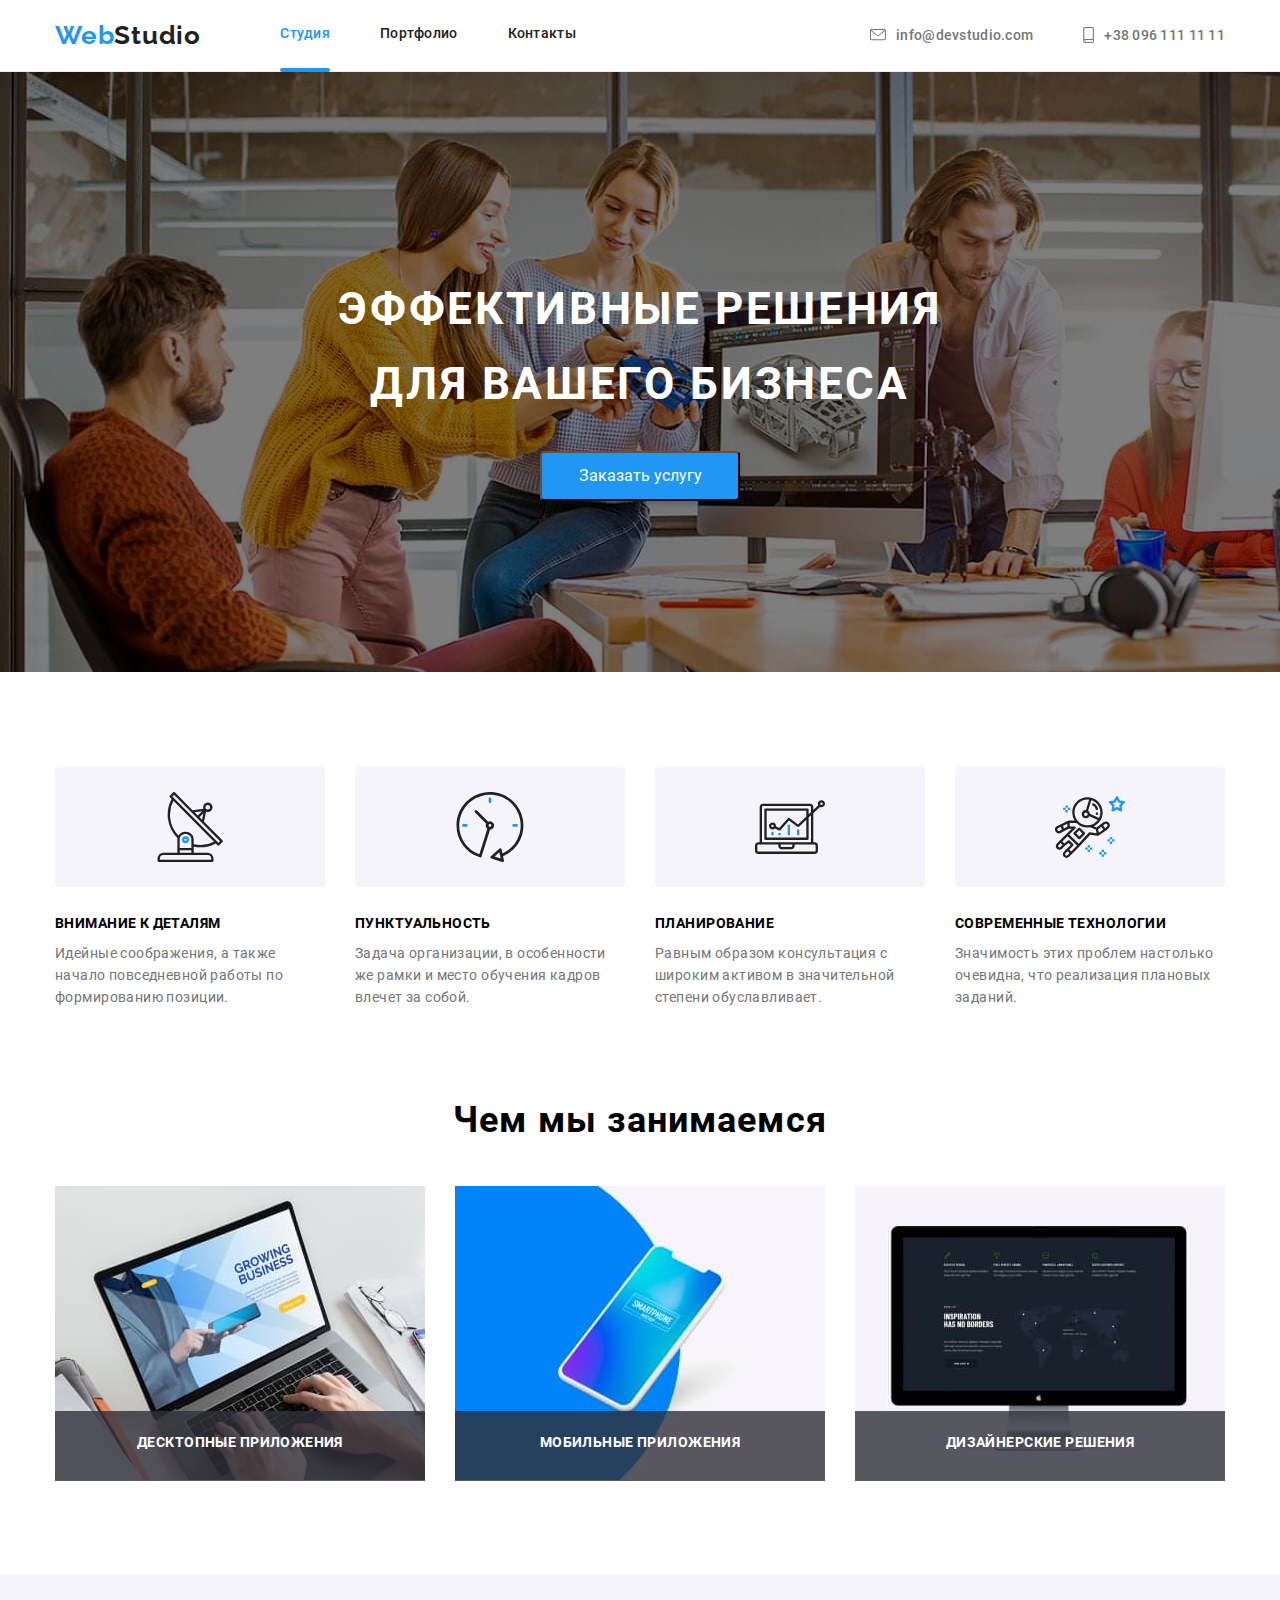
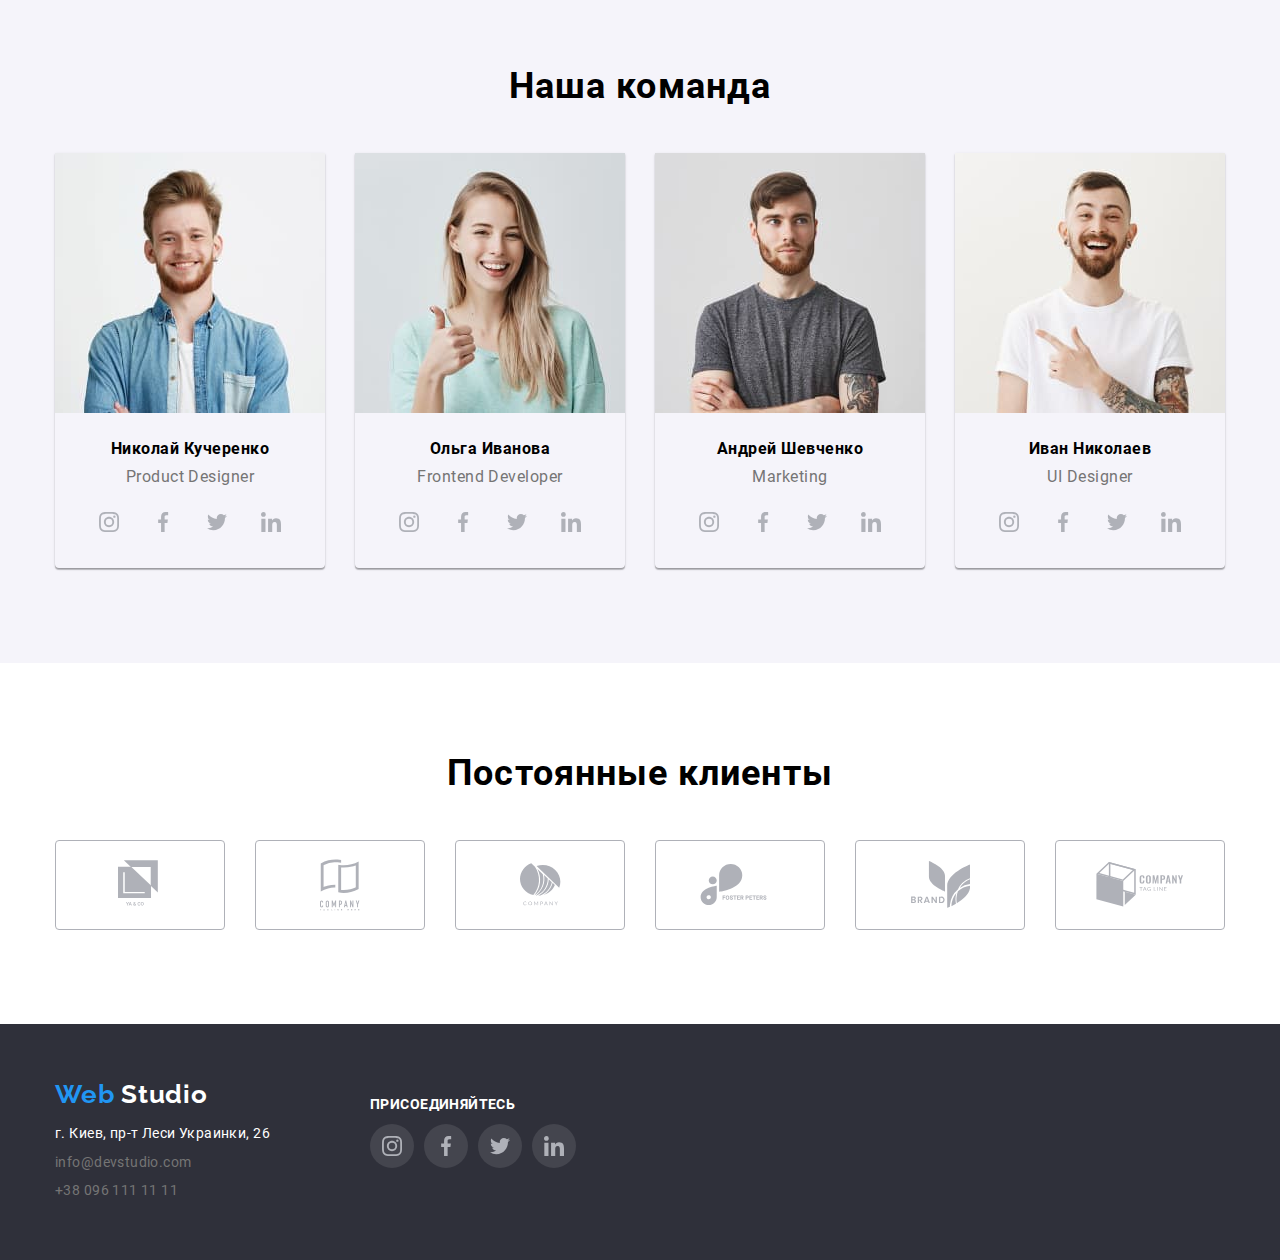
==== index.html @ 409b4e28 "clone" ====
<!DOCTYPE html>
<html lang="ru">
  <head>
    <meta charset="UTF-8" />
    <meta name="viewport" content="width=device-width, initial-scale=1.0" />
  <link rel="stylesheet" href="./fonts/">
   <link rel="stylesheet" href="./css/main.min.css">
    <title>WebStudio</title>
  </head>
  <body>
    <!-- ======================backdrop and modal=================================-->
      <div class="backdrop is-hidden" data-modal>
        <div class="modal">
          <form action="none">
            <p class="form-text">Оставьте свои данные, мы вам перезвоним</p>
            <div class="input-box">
              <label class="input-box__label">
                <input class="input-box__input" type="text" placeholder=" " />
                <span class="input-box__label--text">Имя</span>
      
                <svg class="input-box__label--icon" width="18" height="18">
                  <use href="./symbol-defs.svg#person">
      
                  </use>
                </svg>
      
      
              </label>
            </div>
            <div class="input-box">
              <label class="input-box__label">
                <input class="input-box__input" type="text" />
                <span class="input-box__label--text">Телефон</span>
                <svg class="input-box__label--icon" width="18" height="18">
                  <use href="./symbol-defs.svg#phone">
      
                  </use>
                </svg>
              </label>
            </div>
            <div class="input-box">
              <label class="input-box__label">
      
                <input class="input-box__input" type="text" />
                <span class="input-box__label--text">Почта</span>
                <svg class="input-box__label--icon" width="18" height="18">
                  <use href="./symbol-defs.svg#email">
      
                  </use>
                </svg>
              </label>
            </div>
      
            <div class="comment-box">
      
      
              <textarea class="comment" name="comment" id="comment" rows="8" placeholder="Комментарий"></textarea>
            </div>
            <div class="checkbox">
      
      
              <label class="checkbox__label">
                <input class="checkbox__input" type="checkbox" />
                <span class="checkbox__icon"></span>Соглашаюсь с рассылкой и принимаю
                <a class="checkbox__link" href="./README.md">Условия договора</a>
              </label>
            </div>
      
            <button class="button-close" type="button" data-modal-close></button>
      
            <button class="input-button" type="submit">Отправить
            </button>
      
          </form>
        </div>
      </div>
    <!--=========================Header navigation======================-->
    <header class="header">
      <div class="container header-container">
        <a class="logo" href="./index.html">
          Web<span class="logo-decore">Studio</span>
        </a>
        <nav class="nav">
          <ul class="nav__list">
            <li class="nav__items"><a class="link link--activ" href="./index.html">Студия</a></li>
            <li class="nav__items"><a class="link" href="./portfolio.html">Портфолио</a></li>
            <li class="nav__items"><a class="link" href="#footer">Контакты</a></li>
          </ul>
        </nav>
        <ul class="nav__list">
          <li class="nav__items"><a class="link link__cont" href="mailto:info@devstudio.com">
            <svg class="link__cont--symbol" width="16" height="12">
              <use href="./symbol-defs.svg#icon-envelope">
              </use>
            </svg>
            info@devstudio.com</a></li>
          <li class="nav__items"><a class="link link__cont" href="tel:+380961111111">
            <svg class="link__cont--symbol"  width="11" height="16">
              <use href="./symbol-defs.svg#icon-smartphone">
              </use>
            </svg>
            +38 096 111 11 11</a></li>
        </ul>
      </div>
    </header>
    <main>
    <!--========================section hero================================-->
   
    <section class="hero">
      <div class="container hero-container">
        <h1 class="hero-container__title">Эффективные решения <span class="hero-container__title--decor">для вашего бизнеса</span>
        </h1>
        <!-- <img src="./images/squoosh/Bg.jpg" alt="backgroung-image" /> -->
        <button class="button" type="button" data-modal-open>Заказать услугу</button>
      </div>
    </section>
    <!--========================section business==========================-->

    <section>
      <div class="container business">
      <ul class="business__list">
        <li class="business__item">
            <div class="business__box">
              <svg class="business__symbol">
                <use href="./symbol-defs.svg#icon-Group"></use>
              </svg>
            </div>
          <h2 class="business__title">Внимание к деталям</h2>
          <p class="business__text">
            Идейные соображения, а также начало повседневной работы по
            формированию позиции.
          </p>
        </li>
        <li class="business__item">
          <div class="business__box">
            <svg class="business__symbol">
              <use href="./symbol-defs.svg#icon-clock"></use>
            </svg>
          </div>
          <h2 class="business__title">Пунктуальность</h2>
          <p class="business__text">
            Задача организации, в особенности же рамки и место обучения кадров
            влечет за собой.
          </p>
        </li>
        <li class="business__item">
          <div class="business__box">
            <svg class="business__symbol">
              <use href="./symbol-defs.svg#icon-diagram"></use>
            </svg>
          </div>
          <h2 class="business__title">Планирование</h2>
          <p class="business__text">
            Равным образом консультация с широким активом в значительной степени
            обуславливает.
          </p>
        </li>
        <li class="business__item">
          <div class="business__box">
            <svg class="business__symbol">
              <use href="./symbol-defs.svg#icon-astronaut"></use>
            </svg>
          </div>
          <h2 class="business__title">Современные технологии</h2>
          <p class="business__text">
            Значимость этих проблем настолько очевидна, что реализация плановых
            заданий.
          </p>
        </li>
      </ul>
      <h3 class="other-title">Чем мы занимаемся</h3>
      <ul class="business__list">
        <li class="business__image-box">
          <img src="./images/squoosh/business.jpg" alt="noot1" width="370" />
          <p class="business__image-box--text">Десктопные приложения</p>
        </li>
        <li class="business__image-box">
          <img src="./images/squoosh/mobile_app.jpg" alt="noot" width="370" />
        <p class="business__image-box--text">Мобильные приложения</p>
      </li>
        <li class="business__image-box">
          <img src="./images/squoosh/borders.jpg" alt="noot2" width="370" />
          <p class="business__image-box--text">Дизайнерские решения</p>
        </li>
      </ul>
      </div>
    </section>
    <!--========================section team==============================-->

    <section class="team">
      <div class="container team-container">
      <h2 class="other-title">Наша команда</h2>
      <ul class="team-container__list">
        <li class="team-container__item">
          <img class="team-container__image" src="./images/squoosh/nikolay.jpg" alt="Nikolay" width="270" />
          <h3 class="team-container__title">Николай Кучеренко</h3>
          <p class="team-container__text">Product Designer</p>
          <ul class="symbol-list">
            <li class="symbol-list__item"><a class="symbol-list__link" href="https://www.instagram.com/" target="_blank"
                rel="noopener noreferer" >
              <svg class="symbol-list__image">
                <use href="./symbol-defs.svg#icon-instagram"></use>
              </svg></a> </li>
            <li class="symbol-list__item"><a class="symbol-list__link" href="https://www.facebook.com/" target="_blank" rel="noopener noreferer">
              <svg class="symbol-list__image">
                <use href="./symbol-defs.svg#icon-facebook"></use>
              </svg></a></li>
            <li class="symbol-list__item"><a class="symbol-list__link" href="https://www.twitter.com/" target="_blank" rel="noopener noreferer">
              <svg class="symbol-list__image">
                <use href="./symbol-defs.svg#icon-twitter"></use>
              </svg></a></li>
            <li class="symbol-list__item"><a class="symbol-list__link" href="https://www.linkedin.com/" target="_blank" rel="noopener noreferer">
              <svg class="symbol-list__image">
                <use href="./symbol-defs.svg#icon-linkedin"></use>
              </svg></a></li>
          </ul>
        </li>
        <li class="team-container__item">
          <img class="team-container__image" src="./images/squoosh/olga.jpg" alt="Olga" width="270" />
          <h3 class="team-container__title">Ольга Иванова</h3>
          <p class="team-container__text">Frontend Developer</p>
              <ul class="symbol-list">
                <li class="symbol-list__item"><a class="symbol-list__link" href="https://www.instagram.com/" target="_blank"
                    rel="noopener noreferer">
                    <svg class="symbol-list__image">
                      <use href="./symbol-defs.svg#icon-instagram"></use>
                    </svg></a> </li>
                <li class="symbol-list__item"><a class="symbol-list__link" href="https://www.facebook.com/" target="_blank"
                    rel="noopener noreferer">
                    <svg class="symbol-list__image">
                      <use href="./symbol-defs.svg#icon-facebook"></use>
                    </svg></a></li>
                <li class="symbol-list__item"><a class="symbol-list__link" href="https://www.twitter.com/" target="_blank"
                    rel="noopener noreferer">
                    <svg class="symbol-list__image">
                      <use href="./symbol-defs.svg#icon-twitter"></use>
                    </svg></a></li>
                <li class="symbol-list__item"><a class="symbol-list__link" href="https://www.linkedin.com/" target="_blank"
                    rel="noopener noreferer">
                    <svg class="symbol-list__image">
                      <use href="./symbol-defs.svg#icon-linkedin"></use>
                    </svg></a></li>
              </ul>
        </li>
        <li class="team-container__item">
          <img class="team-container__image" src="./images/squoosh/andry.jpg" alt="Andry" width="270" />
          <h3 class="team-container__title">Андрей Шевченко</h3>
          <p class="team-container__text">Marketing</p>
              <ul class="symbol-list">
                <li class="symbol-list__item"><a class="symbol-list__link" href="https://www.instagram.com/" target="_blank"
                    rel="noopener noreferer">
                    <svg class="symbol-list__image">
                      <use href="./symbol-defs.svg#icon-instagram"></use>
                    </svg></a> </li>
                <li class="symbol-list__item"><a class="symbol-list__link" href="https://www.facebook.com/" target="_blank"
                    rel="noopener noreferer">
                    <svg class="symbol-list__image">
                      <use href="./symbol-defs.svg#icon-facebook"></use>
                    </svg></a></li>
                <li class="symbol-list__item"><a class="symbol-list__link" href="https://www.twitter.com/" target="_blank"
                    rel="noopener noreferer">
                    <svg class="symbol-list__image">
                      <use href="./symbol-defs.svg#icon-twitter"></use>
                    </svg></a></li>
                <li class="symbol-list__item"><a class="symbol-list__link" href="https://www.linkedin.com/" target="_blank"
                    rel="noopener noreferer">
                    <svg class="symbol-list__image">
                      <use href="./symbol-defs.svg#icon-linkedin"></use>
                    </svg></a></li>
              </ul>
        </li>
        <li class="team-container__item">
          <img class="team-container__image" src="./images/squoosh/ivan.jpg" alt="Ivan" width="270" />
          <h3 class="team-container__title">Иван Николаев</h3>
          <p class="team-container__text">UI Designer</p>
              <ul class="symbol-list">
                <li class="symbol-list__item"><a class="symbol-list__link" href="https://www.instagram.com/" target="_blank"
                    rel="noopener noreferer">
                    <svg class="symbol-list__image">
                      <use href="./symbol-defs.svg#icon-instagram"></use>
                    </svg></a> </li>
                <li class="symbol-list__item"><a class="symbol-list__link" href="https://www.facebook.com/" target="_blank"
                    rel="noopener noreferer">
                    <svg class="symbol-list__image">
                      <use href="./symbol-defs.svg#icon-facebook"></use>
                    </svg></a></li>
                <li class="symbol-list__item"><a class="symbol-list__link" href="https://www.twitter.com/" target="_blank"
                    rel="noopener noreferer">
                    <svg class="symbol-list__image">
                      <use href="./symbol-defs.svg#icon-twitter"></use>
                    </svg></a></li>
                <li class="symbol-list__item"><a class="symbol-list__link" href="https://www.linkedin.com/" target="_blank"
                    rel="noopener noreferer">
                    <svg class="symbol-list__image">
                      <use href="./symbol-defs.svg#icon-linkedin"></use>
                    </svg></a></li>
              </ul>
        </li>
      </ul>
      </div>
    </section>
    <!-- =============================clients================================ -->
    <section class="clients">
      <div class="container clients-box">
      <h2 class="other-title">Постоянные клиенты</h2>
      
        <ul class="clients-box__list">
          <li class="clients-box__item"><a class="clients-box__link" href=""><svg class="clients-box__symbol" width="44"
                height="49">
                <use href="./symbol-defs.svg#icon-logo-1"></use>
              </svg></a> </li>
          <li class="clients-box__item"><a class="clients-box__link" href=""><svg class="clients-box__symbol" width="40"
                height="52">
                <use href="./symbol-defs.svg#icon-logo-2"></use>
              </svg></a> </li>
              <li class="clients-box__item"><a class="clients-box__link" href=""><svg class="clients-box__symbol" width="41"
                    height="43">
                    <use href="./symbol-defs.svg#icon-logo-3"></use>
                  </svg></a> </li>
                  <li class="clients-box__item"><a class="clients-box__link" href=""><svg class="clients-box__symbol" width="80"
                        height="42">
                        <use href="./symbol-defs.svg#icon-logo-4"></use>
                      </svg></a> </li>
                      <li class="clients-box__item"><a class="clients-box__link" href=""><svg class="clients-box__symbol" width="59"
                            height="47">
                            <use href="./symbol-defs.svg#icon-logo-5"></use>
                          </svg></a> </li>
                          <li class="clients-box__item"><a class="clients-box__link" href=""><svg class="clients-box__symbol" width="88"
                                height="45">
                                <use href="./symbol-defs.svg#icon-logo-6"></use>
                              </svg></a> </li>
        </ul>
      </div>
    </section>
    </main>
    <!--=========================footer=============================== -->
    <footer id="footer" class="footer">
      <div class="container footer-box">
      

        <address class="address">
            <a class="logo " href="./index.html">Web
              <span class="logo-footer">Studio</span>
            </a>
          <ul class="address__list">
            <li class="address__item">
              <a class="address__link address__link--map "
                href="https://goo.gl/maps/5dLGJM3JufGwCpMH7"
                target="_blank"
                rel="noopener noreferer "
                >г. Киев, пр-т Леси Украинки, 26</a
              >
            </li>
            <li class="address__item"><a class="address__link" href="mailto:info@devstudio.com">info@devstudio.com </a></li>
            <li class="address__item"><a class="address__link" href="tel:+380961111111">+38 096 111 11 11</a></li>
          </ul>
        </address>
        <div class="symbol-box">
          <h3 class="symbol-box__title">ПРИСОЕДИНЯЙТЕСЬ</h3>
            <ul class="symbol-list">
              <li class="symbol-list__item symbol-list__item--decor"><a class="symbol-list__link" href="https://www.instagram.com/" target="_blank"
                  rel="noopener noreferer">
                  <svg class="symbol-list__image">
                    <use href="./symbol-defs.svg#icon-instagram"></use>
                  </svg></a> </li>
              <li class="symbol-list__item symbol-list__item--decor"><a class="symbol-list__link" href="https://www.facebook.com/" target="_blank"
                  rel="noopener noreferer">
                  <svg class="symbol-list__image">
                    <use href="./symbol-defs.svg#icon-facebook"></use>
                  </svg></a></li>
              <li class="symbol-list__item symbol-list__item--decor"><a class="symbol-list__link" href="https://www.twitter.com/" target="_blank"
                  rel="noopener noreferer">
                  <svg class="symbol-list__image">
                    <use href="./symbol-defs.svg#icon-twitter"></use>
                  </svg></a></li>
              <li class="symbol-list__item symbol-list__item--decor"><a class="symbol-list__link" href="https://www.linkedin.com/" target="_blank"
                  rel="noopener noreferer">
                  <svg class="symbol-list__image">
                    <use href="./symbol-defs.svg#icon-linkedin"></use>
                  </svg></a></li>
            </ul>
        </div>
      </div>
    </footer>
    <script src="./JS/modal.js"></script>
  </body>
</html>
---- css/main.min.css ----
ul{padding:0;margin:0}@font-face{font-family:"Roboto";font-style:normal;font-weight:400;src:url("../fonts/roboto-v20-latin_cyrillic-ext_cyrillic-regular.eot");src:local("Roboto"),local("Roboto-Regular"),url("../fonts/roboto-v20-latin_cyrillic-ext_cyrillic-regular.eot?#iefix") format("embedded-opentype"),url("../fonts/roboto-v20-latin_cyrillic-ext_cyrillic-regular.woff2") format("woff2"),url("../fonts/roboto-v20-latin_cyrillic-ext_cyrillic-regular.woff") format("woff"),url("../fonts/roboto-v20-latin_cyrillic-ext_cyrillic-regular.ttf") format("truetype"),url("../fonts/roboto-v20-latin_cyrillic-ext_cyrillic-regular.svg#Roboto") format("svg")}@font-face{font-family:"Roboto";font-style:normal;font-weight:500;src:url("../fonts/roboto-v20-latin_cyrillic-ext_cyrillic-500.eot");src:local("Roboto Medium"),local("Roboto-Medium"),url("../fonts/roboto-v20-latin_cyrillic-ext_cyrillic-500.eot?#iefix") format("embedded-opentype"),url("../fonts/roboto-v20-latin_cyrillic-ext_cyrillic-500.woff2") format("woff2"),url("../fonts/roboto-v20-latin_cyrillic-ext_cyrillic-500.woff") format("woff"),url("../fonts/roboto-v20-latin_cyrillic-ext_cyrillic-500.ttf") format("truetype"),url("../fonts/roboto-v20-latin_cyrillic-ext_cyrillic-500.svg#Roboto") format("svg")}@font-face{font-family:"Roboto";font-style:normal;font-weight:700;src:url("../fonts/roboto-v20-latin_cyrillic-ext_cyrillic-700.eot");src:local("Roboto Bold"),local("Roboto-Bold"),url("../fonts/roboto-v20-latin_cyrillic-ext_cyrillic-700.eot?#iefix") format("embedded-opentype"),url("../fonts/roboto-v20-latin_cyrillic-ext_cyrillic-700.woff2") format("woff2"),url("../fonts/roboto-v20-latin_cyrillic-ext_cyrillic-700.woff") format("woff"),url("../fonts/roboto-v20-latin_cyrillic-ext_cyrillic-700.ttf") format("truetype"),url("../fonts/roboto-v20-latin_cyrillic-ext_cyrillic-700.svg#Roboto") format("svg")}@font-face{font-family:"Roboto";font-style:normal;font-weight:900;src:url("../fonts/roboto-v20-latin_cyrillic-ext_cyrillic-900.eot");src:local("Roboto Black"),local("Roboto-Black"),url("../fonts/roboto-v20-latin_cyrillic-ext_cyrillic-900.eot?#iefix") format("embedded-opentype"),url("../fonts/roboto-v20-latin_cyrillic-ext_cyrillic-900.woff2") format("woff2"),url("../fonts/roboto-v20-latin_cyrillic-ext_cyrillic-900.woff") format("woff"),url("../fonts/roboto-v20-latin_cyrillic-ext_cyrillic-900.ttf") format("truetype"),url("../fonts/roboto-v20-latin_cyrillic-ext_cyrillic-900.svg#Roboto") format("svg")}@font-face{font-family:"Raleway";font-style:normal;font-weight:400;src:url("../fonts/raleway-v18-latin-regular.eot");src:local(""),url("../fonts/raleway-v18-latin-regular.eot?#iefix") format("embedded-opentype"),url("../fonts/raleway-v18-latin-regular.woff2") format("woff2"),url("../fonts/raleway-v18-latin-regular.woff") format("woff"),url("../fonts/raleway-v18-latin-regular.ttf") format("truetype"),url("../fonts/raleway-v18-latin-regular.svg#Raleway") format("svg")}@font-face{font-family:"Raleway";font-style:normal;font-weight:700;src:url("../fonts/raleway-v18-latin-700.eot");src:local(""),url("../fonts/raleway-v18-latin-700.eot?#iefix") format("embedded-opentype"),url("../fonts/raleway-v18-latin-700.woff2") format("woff2"),url("../fonts/raleway-v18-latin-700.woff") format("woff"),url("../fonts/raleway-v18-latin-700.ttf") format("truetype"),url("../fonts/raleway-v18-latin-700.svg#Raleway") format("svg")}/*! modern-normalize v1.0.0 | MIT License | https://github.com/sindresorhus/modern-normalize */*,*::before,*::after{-webkit-box-sizing:border-box;box-sizing:border-box}:root{-moz-tab-size:4;-o-tab-size:4;tab-size:4}html{line-height:1.15;-webkit-text-size-adjust:100%}body{margin:0}body{font-family:system-ui,-apple-system,"Segoe UI",Roboto,Helvetica,Arial,sans-serif,"Apple Color Emoji","Segoe UI Emoji"}hr{height:0;color:inherit}abbr[title]{-webkit-text-decoration:underline dotted;text-decoration:underline dotted}b,strong{font-weight:bolder}code,kbd,samp,pre{font-family:ui-monospace, SFMono-Regular, Consolas, "Liberation Mono", Menlo, monospace;font-size:1em}small{font-size:80%}sub,sup{font-size:75%;line-height:0;position:relative;vertical-align:baseline}sub{bottom:-0.25em}sup{top:-0.5em}table{text-indent:0;border-color:inherit}button,input,optgroup,select,textarea{font-family:inherit;font-size:100%;line-height:1.15;margin:0}button,select{text-transform:none}button,[type="button"],[type="reset"],[type="submit"]{-webkit-appearance:button}::-moz-focus-inner{border-style:none;padding:0}:-moz-focusring{outline:1px dotted ButtonText}:-moz-ui-invalid{box-shadow:none}legend{padding:0}progress{vertical-align:baseline}::-webkit-inner-spin-button,::-webkit-outer-spin-button{height:auto}[type="search"]{-webkit-appearance:textfield;outline-offset:-2px}::-webkit-search-decoration{-webkit-appearance:none}::-webkit-file-upload-button{-webkit-appearance:button;font:inherit}summary{display:list-item}.button{width:200px;height:50px;background-color:#2196f3;color:#fff;-webkit-box-shadow:0px 4px 4px rgba(0,0,0,0.15);box-shadow:0px 4px 4px rgba(0,0,0,0.15);border-radius:4px;cursor:pointer}.container{max-width:1200px;margin-left:auto;margin-right:auto;padding-left:15px;padding-right:15px}body{font-family:"Roboto", sans-serif}ul{list-style:none}a{text-decoration:none}img{display:block;width:100%;height:auto}.logo{font-family:"Raleway";font-weight:700;font-size:26px;line-height:0.8;letter-spacing:0.03em;color:#2196f3;text-decoration:none}.logo-decore{color:#212121}.logo-footer{color:#fff}.link{font-weight:500;font-size:14px;line-height:0.88;color:#212121;letter-spacing:0.02em;text-decoration:none;-webkit-transition:color 250ms cubic-bezier(0.4, 0, 0.2, 1),fill 250ms cubic-bezier(0.4, 0, 0.2, 1);transition:color 250ms cubic-bezier(0.4, 0, 0.2, 1),fill 250ms cubic-bezier(0.4, 0, 0.2, 1)}.link:hover,.link:focus{color:#2196f3;fill:#2196f3}.link--activ{color:#2196f3}.link--activ::after{content:"";display:block;width:100%;height:4px;border-radius:2px;background-color:#2196f3;-webkit-transform:translateY(26px);transform:translateY(26px)}.link__cont{font-weight:500;font-size:14px;line-height:16px;color:#757575;fill:#757575;display:-webkit-box;display:-ms-flexbox;display:flex;-webkit-box-pack:center;-ms-flex-pack:center;justify-content:center;-webkit-box-align:center;-ms-flex-align:center;align-items:center}.link__cont--symbol{margin-right:10px}.header-container{display:-webkit-box;display:-ms-flexbox;display:flex;-webkit-box-pack:justify;-ms-flex-pack:justify;justify-content:space-between;-webkit-box-align:center;-ms-flex-align:center;align-items:center;padding-top:24px;padding-bottom:25px}.nav{margin-right:215px}.nav__list{display:-webkit-box;display:-ms-flexbox;display:flex}.nav__items:not(:last-child){margin-right:50px}.header{border-bottom:1px solid #ececec}.hero-container{text-align:center;padding:200px 250px;max-width:1600px;height:600px;background-image:-webkit-gradient(linear, left top, right top, from(rgba(0,0,0,0.5))),url(../images/squoosh/background-monitor.jpg);background-image:linear-gradient(to right, rgba(0,0,0,0.5)),url(../images/squoosh/background-monitor.jpg)}.hero-container__title{font-size:44px;line-height:1.7;letter-spacing:0.06em;text-transform:uppercase;margin-top:0;color:#fff;z-index:4}.hero-container__title--decor{display:block}.business{padding-top:95px;padding-bottom:95px}.business__list{display:-webkit-box;display:-ms-flexbox;display:flex;-webkit-box-pack:justify;-ms-flex-pack:justify;justify-content:space-between}.business__list:not(:last-child){margin-bottom:95px}.business__item{width:270px}.business__box{width:270px;height:120px;display:-webkit-box;display:-ms-flexbox;display:flex;-webkit-box-pack:center;-ms-flex-pack:center;justify-content:center;-webkit-box-align:center;-ms-flex-align:center;align-items:center;background-color:#f5f4fa;border-radius:4px;margin-bottom:30px}.business__symbol{width:70px;height:70px}.business__title{font-size:14px;line-height:0.9;letter-spacing:0.03em;text-transform:uppercase;margin-top:0}.business__text{font-size:14px;line-height:1.6;letter-spacing:0.03em;color:#757575;margin:0}.business__image-box{position:relative;width:370px}.business__image-box--text{position:absolute;bottom:-5%;width:100%;height:70px;background-color:rgba(47,48,58,0.8);font-weight:bold;font-size:14px;line-height:0.9;text-align:center;letter-spacing:0.03em;text-transform:uppercase;padding-top:25px;color:#fff}.other-title{font-size:36px;line-height:0.9;letter-spacing:0.03em;text-align:center;margin-top:0;margin-bottom:50px}.team{width:100%;background-color:#f5f4fa}.team-container{padding-top:95px;padding-bottom:95px}.team-container__list{display:-webkit-box;display:-ms-flexbox;display:flex;-webkit-box-pack:justify;-ms-flex-pack:justify;justify-content:space-between}.team-container__item{-webkit-box-shadow:0px 1px 3px rgba(0,0,0,0.12),0px 1px 1px rgba(0,0,0,0.14),0px 2px 1px rgba(0,0,0,0.2);box-shadow:0px 1px 3px rgba(0,0,0,0.12),0px 1px 1px rgba(0,0,0,0.14),0px 2px 1px rgba(0,0,0,0.2);border-radius:0px 0px 4px 4px}.team-container__image{margin-bottom:30px}.team-container__title{font-size:16px;line-height:0.8;letter-spacing:0.03em;text-align:center;margin-top:0}.team-container__text{font-size:16px;line-height:0.8;letter-spacing:0.03em;color:#757575;text-align:center;margin-top:0}.symbol-list{display:-webkit-box;display:-ms-flexbox;display:flex;-webkit-box-pack:center;-ms-flex-pack:center;justify-content:center;padding-bottom:24px}.symbol-list__item:not(:last-child){margin-right:10px}.symbol-list__image{width:20px;height:20px;fill:#afb1b8;-webkit-transition:fill 250ms cubic-bezier(0.4, 0, 0.2, 1);transition:fill 250ms cubic-bezier(0.4, 0, 0.2, 1)}.symbol-list__link{display:block;width:44px;height:44px;border-radius:50%;display:-webkit-box;display:-ms-flexbox;display:flex;-webkit-box-pack:center;-ms-flex-pack:center;justify-content:center;-webkit-box-align:center;-ms-flex-align:center;align-items:center;outline:0;-webkit-transition:background 250ms cubic-bezier(0.4, 0, 0.2, 1);transition:background 250ms cubic-bezier(0.4, 0, 0.2, 1)}.symbol-list__link:hover,.symbol-list__link:focus{background-color:#2196f3}.symbol-list__link:hover .symbol-list__image,.symbol-list__link:focus .symbol-list__image{fill:#fff}.clients-box{padding-top:94px;padding-bottom:94px}.clients-box__list{display:-webkit-box;display:-ms-flexbox;display:flex;-webkit-box-pack:justify;-ms-flex-pack:justify;justify-content:space-between;width:1170px}.clients-box__item{width:170px;height:90px}.clients-box__symbol{fill:#afb1b8;-webkit-transition:fill 250ms cubic-bezier(0.4, 0, 0.2, 1);transition:fill 250ms cubic-bezier(0.4, 0, 0.2, 1)}.clients-box__link{width:100%;height:100%;display:-webkit-box;display:-ms-flexbox;display:flex;-webkit-box-pack:center;-ms-flex-pack:center;justify-content:center;-webkit-box-align:center;-ms-flex-align:center;align-items:center;border:1px solid #afb1b8;border-radius:4px;outline:0;-webkit-transition:border 250ms cubic-bezier(0.4, 0, 0.2, 1);transition:border 250ms cubic-bezier(0.4, 0, 0.2, 1)}.clients-box__link:hover,.clients-box__link:focus{border:1px solid #2196f3}.clients-box__link:hover .clients-box__symbol,.clients-box__link:focus .clients-box__symbol{fill:#2196f3}.footer{width:100%;background-color:#2f303a}.footer-box{display:-webkit-box;display:-ms-flexbox;display:flex;padding-top:60px;padding-bottom:60px}.address{margin-right:100px}.address .logo{display:inline-block;margin-bottom:20px;font-style:normal}.address__list{display:block}.address__item:not(:last-child){margin-bottom:10px}.address__link{font-size:14px;line-height:0.6;font-style:normal;letter-spacing:0.03em;text-decoration:none;color:#757575}.address__link--map{color:#fff}.symbol-box{display:inline-block}.symbol-box__title{font-size:14px;line-height:0.9;letter-spacing:0.03em;text-transform:uppercase;color:#fff}.symbol-list__item--decor{border-radius:50%;background-color:rgba(255,255,255,0.1)}.portfolio-list{width:1170px;display:-webkit-box;display:-ms-flexbox;display:flex;-ms-flex-wrap:wrap;flex-wrap:wrap;padding-bottom:95px}.portfolio-list__item{-ms-flex-preferred-size:calc((100% - 60px) / 3);flex-basis:calc((100% - 60px) / 3);margin-right:30px}.portfolio-list__item:nth-child(3n){margin-right:0}.portfolio-list__item:nth-child(-n+6){margin-bottom:30px}.portfolio-list__link{display:block;-webkit-transition:-webkit-box-shadow 250ms cubic-bezier(0.4, 0, 0.2, 1);transition:-webkit-box-shadow 250ms cubic-bezier(0.4, 0, 0.2, 1);transition:box-shadow 250ms cubic-bezier(0.4, 0, 0.2, 1);transition:box-shadow 250ms cubic-bezier(0.4, 0, 0.2, 1), -webkit-box-shadow 250ms cubic-bezier(0.4, 0, 0.2, 1)}.portfolio-list__link:hover,.portfolio-list__link:focus{-webkit-box-shadow:0px 1px 1px rgba(0,0,0,0.12),0px 4px 4px rgba(0,0,0,0.06),1px 4px 6px rgba(0,0,0,0.16);box-shadow:0px 1px 1px rgba(0,0,0,0.12),0px 4px 4px rgba(0,0,0,0.06),1px 4px 6px rgba(0,0,0,0.16);outline:1px solid #eee}.portfolio-list__title{font-weight:bold;font-size:18px;line-height:0.5;letter-spacing:0.06em;color:#212121;margin-top:0}.portfolio-list__text{font-size:16px;line-height:0.5;letter-spacing:0.03em;color:#757575;margin-bottom:0}.portfolio-list__text-box{padding:30px 20px;border:1px solid #eee}.hidden-box{position:relative;width:370px;height:294px;overflow:hidden}.hidden-box__text{position:absolute;top:0;bottom:0;left:0;right:0;margin:0;padding:25px 20px;font-size:18px;line-height:1.6;letter-spacing:0.03em;-webkit-transform:translateY(101%);transform:translateY(101%);background-color:rgba(33,150,243,0.9);color:#fff;-webkit-transition:-webkit-transform 250ms cubic-bezier(0.4, 0, 0.2, 1);transition:-webkit-transform 250ms cubic-bezier(0.4, 0, 0.2, 1);transition:transform 250ms cubic-bezier(0.4, 0, 0.2, 1);transition:transform 250ms cubic-bezier(0.4, 0, 0.2, 1), -webkit-transform 250ms cubic-bezier(0.4, 0, 0.2, 1)}.portfolio-list__link:hover .hidden-box__text,.portfolio-list__link:focus .hidden-box__text{-webkit-transform:translateY(0%);transform:translateY(0%)}.filter-box{padding-top:94px;padding-bottom:50px}.filter-box__title{display:none}.filter-box__list{display:-webkit-box;display:-ms-flexbox;display:flex;-webkit-box-pack:center;-ms-flex-pack:center;justify-content:center}.filter-box__item:not(:last-child){margin-right:8px}.filter-box__button{font-weight:500;font-size:16px;line-height:1.3;display:block;padding:6px 22px;background-color:#f5f4fa;color:#212121;border-radius:4px;cursor:pointer;border:none;outline:0;-webkit-transition:background 250ms cubic-bezier(0.4, 0, 0.2, 1),color 250ms cubic-bezier(0.4, 0, 0.2, 1);transition:background 250ms cubic-bezier(0.4, 0, 0.2, 1),color 250ms cubic-bezier(0.4, 0, 0.2, 1)}.filter-box__button:hover,.filter-box__button:focus{background-color:#2196f3;color:#fff}.backdrop{position:fixed;z-index:5;width:100%;height:100%;background-color:rgba(12,11,11,0.5);overflow:hidden;overflow-y:scroll;-webkit-transition:opacity 250ms cubic-bezier(0.4, 0, 0.2, 1);transition:opacity 250ms cubic-bezier(0.4, 0, 0.2, 1)}.backdrop.is-hidden{opacity:0;pointer-events:none}.modal{position:absolute;top:50%;left:50%;-webkit-transform:translate(-50%, -50%);transform:translate(-50%, -50%);width:530px;height:580px;padding:40px;background-color:#fff}.button-close{position:absolute;top:8px;right:8px;width:30px;height:30px;border-radius:50%;cursor:pointer;background-image:url(../images/optim-svg/icon-moon/close.svg);background-position:center;background-repeat:no-repeat;border:1px solid rgba(33,33,33,0.2);-webkit-transition:border 250ms cubic-bezier(0.4, 0, 0.2, 1),background-image 250ms cubic-bezier(0.4, 0, 0.2, 1);transition:border 250ms cubic-bezier(0.4, 0, 0.2, 1),background-image 250ms cubic-bezier(0.4, 0, 0.2, 1)}.button-close:hover,.button-close:focus{background-image:url(../images/optim-svg/icon-moon/closed_hover.svg);border:1px solid #2196f3}.input-button{position:absolute;bottom:5%;right:30%;width:200px;height:50px;padding:10px 55px;font-size:16px;line-height:0.5;letter-spacing:0.06em;color:#fff;background-color:#2196f3;-webkit-box-shadow:0px 4px 4px rgba(0,0,0,0.15);box-shadow:0px 4px 4px rgba(0,0,0,0.15);border-radius:4px}
/*# sourceMappingURL=main.min.css.map */
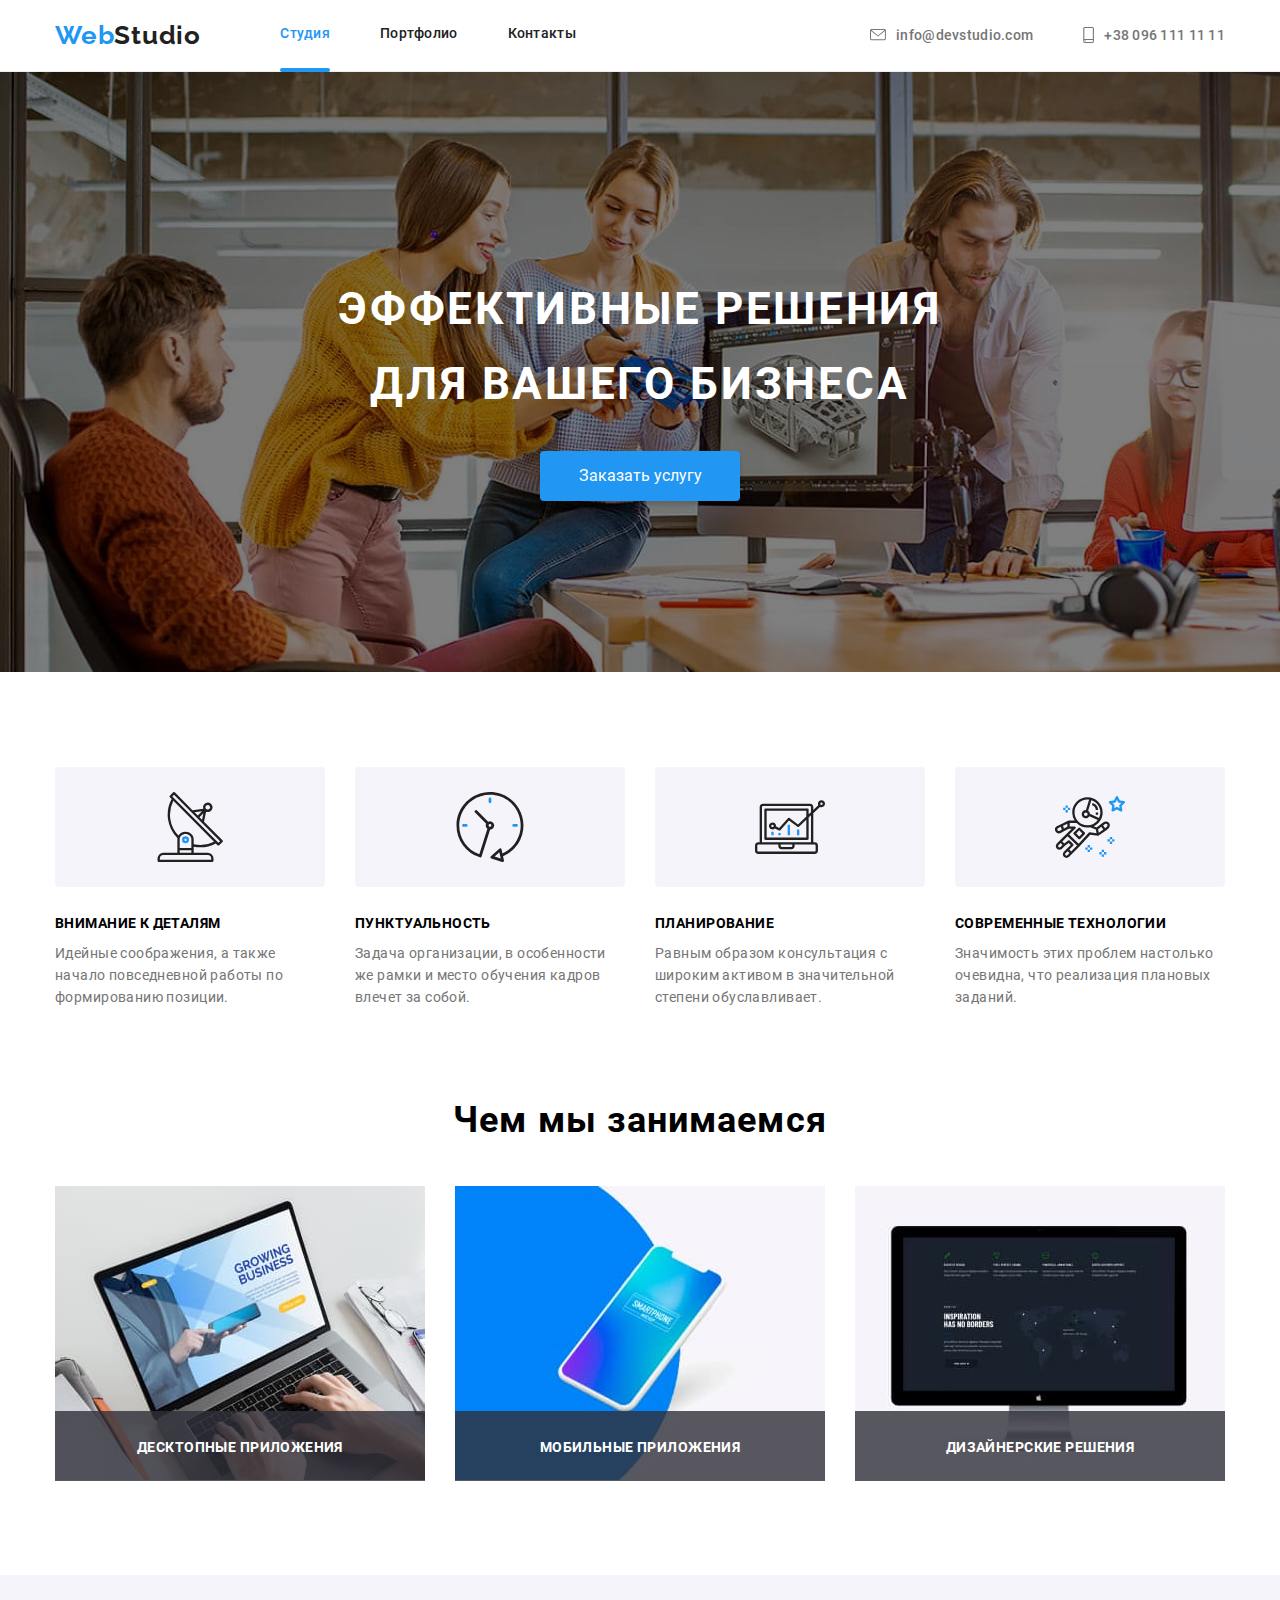
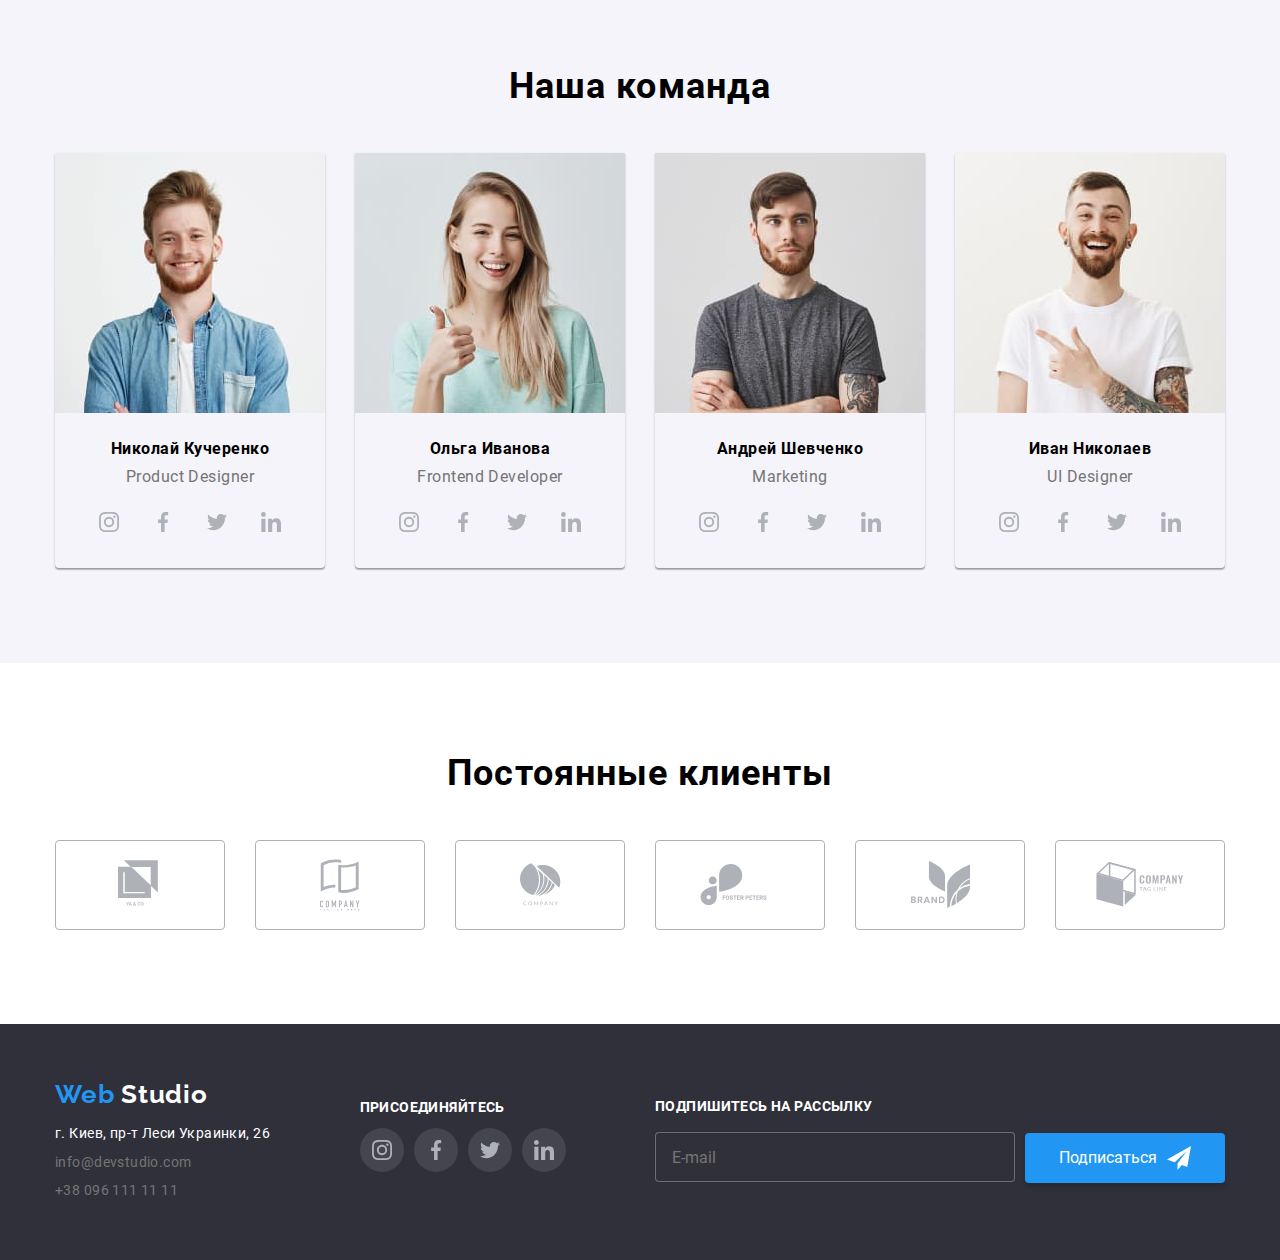
==== commit d7253f47: "стилизация формы" ====
--- a/index.html
+++ b/index.html
@@ -11,14 +11,14 @@
     <!-- ======================backdrop and modal=================================-->
       <div class="backdrop is-hidden" data-modal>
         <div class="modal">
-          <form action="none">
+          <form action="">
             <p class="form-text">Оставьте свои данные, мы вам перезвоним</p>
             <div class="input-box">
               <label class="input-box__label">
                 <input class="input-box__input" type="text" placeholder=" " />
-                <span class="input-box__label--text">Имя</span>
-      
-                <svg class="input-box__label--icon" width="18" height="18">
+                <span class="input-box__text">Имя</span>
+      
+                <svg class="input-box__icon" width="18" height="18">
                   <use href="./symbol-defs.svg#person">
       
                   </use>
@@ -29,9 +29,9 @@
             </div>
             <div class="input-box">
               <label class="input-box__label">
-                <input class="input-box__input" type="text" />
-                <span class="input-box__label--text">Телефон</span>
-                <svg class="input-box__label--icon" width="18" height="18">
+                <input class="input-box__input" type="text" placeholder=" "/>
+                <span class="input-box__text">Телефон</span>
+                <svg class="input-box__icon" width="18" height="18">
                   <use href="./symbol-defs.svg#phone">
       
                   </use>
@@ -41,9 +41,9 @@
             <div class="input-box">
               <label class="input-box__label">
       
-                <input class="input-box__input" type="text" />
-                <span class="input-box__label--text">Почта</span>
-                <svg class="input-box__label--icon" width="18" height="18">
+                <input class="input-box__input" type="text" placeholder=" " />
+                <span class="input-box__text">Почта</span>
+                <svg class="input-box__icon" width="18" height="18">
                   <use href="./symbol-defs.svg#email">
       
                   </use>
@@ -51,24 +51,24 @@
               </label>
             </div>
       
-            <div class="comment-box">
-      
+     
       
               <textarea class="comment" name="comment" id="comment" rows="8" placeholder="Комментарий"></textarea>
-            </div>
+            
             <div class="checkbox">
       
       
               <label class="checkbox__label">
                 <input class="checkbox__input" type="checkbox" />
                 <span class="checkbox__icon"></span>Соглашаюсь с рассылкой и принимаю
-                <a class="checkbox__link" href="./README.md">Условия договора</a>
+                <a class="checkbox__link" href="./README.md" target="_blank"
+                rel="noopener noreferer">Условия договора</a>
               </label>
             </div>
       
             <button class="button-close" type="button" data-modal-close></button>
       
-            <button class="input-button" type="submit">Отправить
+            <button class="input-button button" type="submit">Отправить
             </button>
       
           </form>
@@ -336,8 +336,6 @@
     <!--=========================footer=============================== -->
     <footer id="footer" class="footer">
       <div class="container footer-box">
-      
-
         <address class="address">
             <a class="logo " href="./index.html">Web
               <span class="logo-footer">Studio</span>
@@ -347,7 +345,7 @@
               <a class="address__link address__link--map "
                 href="https://goo.gl/maps/5dLGJM3JufGwCpMH7"
                 target="_blank"
-                rel="noopener noreferer "
+                rel="noopener noreferer"
                 >г. Киев, пр-т Леси Украинки, 26</a
               >
             </li>
@@ -380,6 +378,13 @@
                   </svg></a></li>
             </ul>
         </div>
+        <form class="footer-form">
+          <label class="footer-form__label">Подпишитесь на рассылку</label>
+            <input class="footer-form__input" type="text" placeholder="E-mail">
+            
+            <button type="button" class="footer-form__button button">Подписаться</button>
+          
+        </form>
       </div>
     </footer>
     <script src="./JS/modal.js"></script>
--- a/css/main.min.css
+++ b/css/main.min.css
@@ -1,3 +1,3 @@
 ul{padding:0;margin:0}@font-face{font-family:"Roboto";font-style:normal;font-weight:400;src:url("../fonts/roboto-v20-latin_cyrillic-ext_cyrillic-regular.eot");src:local("Roboto"),local("Roboto-Regular"),url("../fonts/roboto-v20-latin_cyrillic-ext_cyrillic-regular.eot?#iefix") format("embedded-opentype"),url("../fonts/roboto-v20-latin_cyrillic-ext_cyrillic-regular.woff2") format("woff2"),url("../fonts/roboto-v20-latin_cyrillic-ext_cyrillic-regular.woff") format("woff"),url("../fonts/roboto-v20-latin_cyrillic-ext_cyrillic-regular.ttf") format("truetype"),url("../fonts/roboto-v20-latin_cyrillic-ext_cyrillic-regular.svg#Roboto") format("svg")}@font-face{font-family:"Roboto";font-style:normal;font-weight:500;src:url("../fonts/roboto-v20-latin_cyrillic-ext_cyrillic-500.eot");src:local("Roboto Medium"),local("Roboto-Medium"),url("../fonts/roboto-v20-latin_cyrillic-ext_cyrillic-500.eot?#iefix") format("embedded-opentype"),url("../fonts/roboto-v20-latin_cyrillic-ext_cyrillic-500.woff2") format("woff2"),url("../fonts/roboto-v20-latin_cyrillic-ext_cyrillic-500.woff") format("woff"),url("../fonts/roboto-v20-latin_cyrillic-ext_cyrillic-500.ttf") format("truetype"),url("../fonts/roboto-v20-latin_cyrillic-ext_cyrillic-500.svg#Roboto") format("svg")}@font-face{font-family:"Roboto";font-style:normal;font-weight:700;src:url("../fonts/roboto-v20-latin_cyrillic-ext_cyrillic-700.eot");src:local("Roboto Bold"),local("Roboto-Bold"),url("../fonts/roboto-v20-latin_cyrillic-ext_cyrillic-700.eot?#iefix") format("embedded-opentype"),url("../fonts/roboto-v20-latin_cyrillic-ext_cyrillic-700.woff2") format("woff2"),url("../fonts/roboto-v20-latin_cyrillic-ext_cyrillic-700.woff") format("woff"),url("../fonts/roboto-v20-latin_cyrillic-ext_cyrillic-700.ttf") format("truetype"),url("../fonts/roboto-v20-latin_cyrillic-ext_cyrillic-700.svg#Roboto") format("svg")}@font-face{font-family:"Roboto";font-style:normal;font-weight:900;src:url("../fonts/roboto-v20-latin_cyrillic-ext_cyrillic-900.eot");src:local("Roboto Black"),local("Roboto-Black"),url("../fonts/roboto-v20-latin_cyrillic-ext_cyrillic-900.eot?#iefix") format("embedded-opentype"),url("../fonts/roboto-v20-latin_cyrillic-ext_cyrillic-900.woff2") format("woff2"),url("../fonts/roboto-v20-latin_cyrillic-ext_cyrillic-900.woff") format("woff"),url("../fonts/roboto-v20-latin_cyrillic-ext_cyrillic-900.ttf") format("truetype"),url("../fonts/roboto-v20-latin_cyrillic-ext_cyrillic-900.svg#Roboto") format("svg")}@font-face{font-family:"Raleway";font-style:normal;font-weight:400;src:url("../fonts/raleway-v18-latin-regular.eot");src:local(""),url("../fonts/raleway-v18-latin-regular.eot?#iefix") format("embedded-opentype"),url("../fonts/raleway-v18-latin-regular.woff2") format("woff2"),url("../fonts/raleway-v18-latin-regular.woff") format("woff"),url("../fonts/raleway-v18-latin-regular.ttf") format("truetype"),url("../fonts/raleway-v18-latin-regular.svg#Raleway") format("svg")}@font-face{font-family:"Raleway";font-style:normal;font-weight:700;src:url("../fonts/raleway-v18-latin-700.eot");src:local(""),url("../fonts/raleway-v18-latin-700.eot?#iefix") format("embedded-opentype"),url("../fonts/raleway-v18-latin-700.woff2") format("woff2"),url("../fonts/raleway-v18-latin-700.woff") format("woff"),url("../fonts/raleway-v18-latin-700.ttf") format("truetype"),url("../fonts/raleway-v18-latin-700.svg#Raleway") format("svg")}/*! modern-normalize v1.0.0 | MIT License | https://github.com/sindresorhus/modern-normalize */*,*::before,*::after{-webkit-box-sizing:border-box;box-sizing:border-box}:root{-moz-tab-size:4;-o-tab-size:4;tab-size:4}html{line-height:1.15;-webkit-text-size-adjust:100%}body{margin:0}body{font-family:system-ui,-apple-system,"Segoe UI",Roboto,Helvetica,Arial,sans-serif,"Apple Color Emoji","Segoe UI Emoji"}hr{height:0;color:inherit}abbr[title]{-webkit-text-decoration:underline dotted;text-decoration:underline dotted}b,strong{font-weight:bolder}code,kbd,samp,pre{font-family:ui-monospace, SFMono-Regular, Consolas, "Liberation Mono", Menlo,- monospace;font-size:1em}small{font-size:80%}sub,sup{font-size:75%;line-height:0;position:relative;vertical-align:baseline}sub{bottom:-0.25em}sup{top:-0.5em}table{text-indent:0;border-color:inherit}button,input,optgroup,select,textarea{font-family:inherit;font-size:100%;line-height:1.15;margin:0}button,select{text-transform:none}button,[type="button"],[type="reset"],[type="submit"]{-webkit-appearance:button}::-moz-focus-inner{border-style:none;padding:0}:-moz-focusring{outline:1px dotted ButtonText}:-moz-ui-invalid{box-shadow:none}legend{padding:0}progress{vertical-align:baseline}::-webkit-inner-spin-button,::-webkit-outer-spin-button{height:auto}[type="search"]{-webkit-appearance:textfield;outline-offset:-2px}::-webkit-search-decoration{-webkit-appearance:none}::-webkit-file-upload-button{-webkit-appearance:button;font:inherit}summary{display:list-item}.button{width:200px;height:50px;background-color:#2196f3;color:#fff;-webkit-box-shadow:0px 4px 4px rgba(0,0,0,0.15);box-shadow:0px 4px 4px rgba(0,0,0,0.15);border-radius:4px;cursor:pointer}.container{max-width:1200px;margin-left:auto;margin-right:auto;padding-left:15px;padding-right:15px}body{font-family:"Roboto", sans-serif}ul{list-style:none}a{text-decoration:none}img{display:block;width:100%;height:auto}.logo{font-family:"Raleway";font-weight:700;font-size:26px;line-height:0.8;letter-spacing:0.03em;color:#2196f3;text-decoration:none}.logo-decore{color:#212121}.logo-footer{color:#fff}.link{font-weight:500;font-size:14px;line-height:0.88;color:#212121;letter-spacing:0.02em;text-decoration:none;-webkit-transition:color 250ms cubic-bezier(0.4, 0, 0.2, 1),fill 250ms cubic-bezier(0.4, 0, 0.2, 1);transition:color 250ms cubic-bezier(0.4, 0, 0.2, 1),fill 250ms cubic-bezier(0.4, 0, 0.2, 1)}.link:hover,.link:focus{color:#2196f3;fill:#2196f3}.link--activ{color:#2196f3}.link--activ::after{content:"";display:block;width:100%;height:4px;border-radius:2px;background-color:#2196f3;-webkit-transform:translateY(26px);transform:translateY(26px)}.link__cont{font-weight:500;font-size:14px;line-height:16px;color:#757575;fill:#757575;display:-webkit-box;display:-ms-flexbox;display:flex;-webkit-box-pack:center;-ms-flex-pack:center;justify-content:center;-webkit-box-align:center;-ms-flex-align:center;align-items:center}.link__cont--symbol{margin-right:10px}.header-container{display:-webkit-box;display:-ms-flexbox;display:flex;-webkit-box-pack:justify;-ms-flex-pack:justify;justify-content:space-between;-webkit-box-align:center;-ms-flex-align:center;align-items:center;padding-top:24px;padding-bottom:25px}.nav{margin-right:215px}.nav__list{display:-webkit-box;display:-ms-flexbox;display:flex}.nav__items:not(:last-child){margin-right:50px}.header{border-bottom:1px solid #ececec}.hero-container{text-align:center;padding:200px 250px;max-width:1600px;height:600px;background-image:-webkit-gradient(linear, left top, right top, from(rgba(0,0,0,0.5))),url(../images/squoosh/background-monitor.jpg);background-image:linear-gradient(to right, rgba(0,0,0,0.5)),url(../images/squoosh/background-monitor.jpg)}.hero-container__title{font-size:44px;line-height:1.7;letter-spacing:0.06em;text-transform:uppercase;margin-top:0;color:#fff;z-index:4}.hero-container__title--decor{display:block}.business{padding-top:95px;padding-bottom:95px}.business__list{display:-webkit-box;display:-ms-flexbox;display:flex;-webkit-box-pack:justify;-ms-flex-pack:justify;justify-content:space-between}.business__list:not(:last-child){margin-bottom:95px}.business__item{width:270px}.business__box{width:270px;height:120px;display:-webkit-box;display:-ms-flexbox;display:flex;-webkit-box-pack:center;-ms-flex-pack:center;justify-content:center;-webkit-box-align:center;-ms-flex-align:center;align-items:center;background-color:#f5f4fa;border-radius:4px;margin-bottom:30px}.business__symbol{width:70px;height:70px}.business__title{font-size:14px;line-height:0.9;letter-spacing:0.03em;text-transform:uppercase;margin-top:0}.business__text{font-size:14px;line-height:1.6;letter-spacing:0.03em;color:#757575;margin:0}.business__image-box{position:relative;width:370px}.business__image-box--text{position:absolute;bottom:-5%;width:100%;height:70px;background-color:rgba(47,48,58,0.8);font-weight:bold;font-size:14px;line-height:0.9;text-align:center;letter-spacing:0.03em;text-transform:uppercase;padding-top:25px;color:#fff}.other-title{font-size:36px;line-height:0.9;letter-spacing:0.03em;text-align:center;margin-top:0;margin-bottom:50px}.team{width:100%;background-color:#f5f4fa}.team-container{padding-top:95px;padding-bottom:95px}.team-container__list{display:-webkit-box;display:-ms-flexbox;display:flex;-webkit-box-pack:justify;-ms-flex-pack:justify;justify-content:space-between}.team-container__item{-webkit-box-shadow:0px 1px 3px rgba(0,0,0,0.12),0px 1px 1px rgba(0,0,0,0.14),0px 2px 1px rgba(0,0,0,0.2);box-shadow:0px 1px 3px rgba(0,0,0,0.12),0px 1px 1px rgba(0,0,0,0.14),0px 2px 1px rgba(0,0,0,0.2);border-radius:0px 0px 4px 4px}.team-container__image{margin-bottom:30px}.team-container__title{font-size:16px;line-height:0.8;letter-spacing:0.03em;text-align:center;margin-top:0}.team-container__text{font-size:16px;line-height:0.8;letter-spacing:0.03em;color:#757575;text-align:center;margin-top:0}.symbol-list{display:-webkit-box;display:-ms-flexbox;display:flex;-webkit-box-pack:center;-ms-flex-pack:center;justify-content:center;padding-bottom:24px}.symbol-list__item:not(:last-child){margin-right:10px}.symbol-list__image{width:20px;height:20px;fill:#afb1b8;-webkit-transition:fill 250ms cubic-bezier(0.4, 0, 0.2, 1);transition:fill 250ms cubic-bezier(0.4, 0, 0.2, 1)}.symbol-list__link{display:block;width:44px;height:44px;border-radius:50%;display:-webkit-box;display:-ms-flexbox;display:flex;-webkit-box-pack:center;-ms-flex-pack:center;justify-content:center;-webkit-box-align:center;-ms-flex-align:center;align-items:center;outline:0;-webkit-transition:background 250ms cubic-bezier(0.4, 0, 0.2, 1);transition:background 250ms cubic-bezier(0.4, 0, 0.2, 1)}.symbol-list__link:hover,.symbol-list__link:focus{background-color:#2196f3}.symbol-list__link:hover .symbol-list__image,.symbol-list__link:focus .symbol-list__image{fill:#fff}.clients-box{padding-top:94px;padding-bottom:94px}.clients-box__list{display:-webkit-box;display:-ms-flexbox;display:flex;-webkit-box-pack:justify;-ms-flex-pack:justify;justify-content:space-between;width:1170px}.clients-box__item{width:170px;height:90px}.clients-box__symbol{fill:#afb1b8;-webkit-transition:fill 250ms cubic-bezier(0.4, 0, 0.2, 1);transition:fill 250ms cubic-bezier(0.4, 0, 0.2, 1)}.clients-box__link{width:100%;height:100%;display:-webkit-box;display:-ms-flexbox;display:flex;-webkit-box-pack:center;-ms-flex-pack:center;justify-content:center;-webkit-box-align:center;-ms-flex-align:center;align-items:center;border:1px solid #afb1b8;border-radius:4px;outline:0;-webkit-transition:border 250ms cubic-bezier(0.4, 0, 0.2, 1);transition:border 250ms cubic-bezier(0.4, 0, 0.2, 1)}.clients-box__link:hover,.clients-box__link:focus{border:1px solid #2196f3}.clients-box__link:hover .clients-box__symbol,.clients-box__link:focus .clients-box__symbol{fill:#2196f3}.footer{width:100%;background-color:#2f303a}.footer-box{display:-webkit-box;display:-ms-flexbox;display:flex;padding-top:60px;padding-bottom:60px}.address{margin-right:100px}.address .logo{display:inline-block;margin-bottom:20px;font-style:normal}.address__list{display:block}.address__item:not(:last-child){margin-bottom:10px}.address__link{font-size:14px;line-height:0.6;font-style:normal;letter-spacing:0.03em;text-decoration:none;color:#757575}.address__link--map{color:#fff}.symbol-box{display:inline-block}.symbol-box__title{font-size:14px;line-height:0.9;letter-spacing:0.03em;text-transform:uppercase;color:#fff}.symbol-list__item--decor{border-radius:50%;background-color:rgba(255,255,255,0.1)}.portfolio-list{width:1170px;display:-webkit-box;display:-ms-flexbox;display:flex;-ms-flex-wrap:wrap;flex-wrap:wrap;padding-bottom:95px}.portfolio-list__item{-ms-flex-preferred-size:calc((100% - 60px) / 3);flex-basis:calc((100% - 60px) / 3);margin-right:30px}.portfolio-list__item:nth-child(3n){margin-right:0}.portfolio-list__item:nth-child(-n+6){margin-bottom:30px}.portfolio-list__link{display:block;-webkit-transition:-webkit-box-shadow 250ms cubic-bezier(0.4, 0, 0.2, 1);transition:-webkit-box-shadow 250ms cubic-bezier(0.4, 0, 0.2, 1);transition:box-shadow 250ms cubic-bezier(0.4, 0, 0.2, 1);transition:box-shadow 250ms cubic-bezier(0.4, 0, 0.2, 1), -webkit-box-shadow 250ms cubic-bezier(0.4, 0, 0.2, 1)}.portfolio-list__link:hover,.portfolio-list__link:focus{-webkit-box-shadow:0px 1px 1px rgba(0,0,0,0.12),0px 4px 4px rgba(0,0,0,0.06),1px 4px 6px rgba(0,0,0,0.16);box-shadow:0px 1px 1px rgba(0,0,0,0.12),0px 4px 4px rgba(0,0,0,0.06),1px 4px 6px rgba(0,0,0,0.16);outline:1px solid #eee}.portfolio-list__title{font-weight:bold;font-size:18px;line-height:0.5;letter-spacing:0.06em;color:#212121;margin-top:0}.portfolio-list__text{font-size:16px;line-height:0.5;letter-spacing:0.03em;color:#757575;margin-bottom:0}.portfolio-list__text-box{padding:30px 20px;border:1px solid #eee}.hidden-box{position:relative;width:370px;height:294px;overflow:hidden}.hidden-box__text{position:absolute;top:0;bottom:0;left:0;right:0;margin:0;padding:25px 20px;font-size:18px;line-height:1.6;letter-spacing:0.03em;-webkit-transform:translateY(101%);transform:translateY(101%);background-color:rgba(33,150,243,0.9);color:#fff;-webkit-transition:-webkit-transform 250ms cubic-bezier(0.4, 0, 0.2, 1);transition:-webkit-transform 250ms cubic-bezier(0.4, 0, 0.2, 1);transition:transform 250ms cubic-bezier(0.4, 0, 0.2, 1);transition:transform 250ms cubic-bezier(0.4, 0, 0.2, 1), -webkit-transform 250ms cubic-bezier(0.4, 0, 0.2, 1)}.portfolio-list__link:hover .hidden-box__text,.portfolio-list__link:focus .hidden-box__text{-webkit-transform:translateY(0%);transform:translateY(0%)}.filter-box{padding-top:94px;padding-bottom:50px}.filter-box__title{display:none}.filter-box__list{display:-webkit-box;display:-ms-flexbox;display:flex;-webkit-box-pack:center;-ms-flex-pack:center;justify-content:center}.filter-box__item:not(:last-child){margin-right:8px}.filter-box__button{font-weight:500;font-size:16px;line-height:1.3;display:block;padding:6px 22px;background-color:#f5f4fa;color:#212121;border-radius:4px;cursor:pointer;border:none;outline:0;-webkit-transition:background 250ms cubic-bezier(0.4, 0, 0.2, 1),color 250ms cubic-bezier(0.4, 0, 0.2, 1);transition:background 250ms cubic-bezier(0.4, 0, 0.2, 1),color 250ms cubic-bezier(0.4, 0, 0.2, 1)}.filter-box__button:hover,.filter-box__button:focus{background-color:#2196f3;color:#fff}.backdrop{position:fixed;z-index:5;width:100%;height:100%;background-color:rgba(12,11,11,0.5);overflow:hidden;overflow-y:scroll;-webkit-transition:opacity 250ms cubic-bezier(0.4, 0, 0.2, 1);transition:opacity 250ms cubic-bezier(0.4, 0, 0.2, 1)}.backdrop.is-hidden{opacity:0;pointer-events:none}.modal{position:absolute;top:50%;left:50%;-webkit-transform:translate(-50%, -50%);transform:translate(-50%, -50%);width:530px;height:580px;padding:40px;background-color:#fff}.button-close{position:absolute;top:8px;right:8px;width:30px;height:30px;border-radius:50%;cursor:pointer;background-image:url(../images/optim-svg/icon-moon/close.svg);background-position:center;background-repeat:no-repeat;border:1px solid rgba(33,33,33,0.2);-webkit-transition:border 250ms cubic-bezier(0.4, 0, 0.2, 1),background-image 250ms cubic-bezier(0.4, 0, 0.2, 1);transition:border 250ms cubic-bezier(0.4, 0, 0.2, 1),background-image 250ms cubic-bezier(0.4, 0, 0.2, 1)}.button-close:hover,.button-close:focus{background-image:url(../images/optim-svg/icon-moon/closed_hover.svg);border:1px solid #2196f3}.input-button{position:absolute;bottom:5%;right:30%;width:200px;height:50px;padding:10px 55px;font-size:16px;line-height:0.5;letter-spacing:0.06em;color:#fff;background-color:#2196f3;-webkit-box-shadow:0px 4px 4px rgba(0,0,0,0.15);box-shadow:0px 4px 4px rgba(0,0,0,0.15);border-radius:4px}
+ monospace;font-size:1em}small{font-size:80%}sub,sup{font-size:75%;line-height:0;position:relative;vertical-align:baseline}sub{bottom:-0.25em}sup{top:-0.5em}table{text-indent:0;border-color:inherit}button,input,optgroup,select,textarea{font-family:inherit;font-size:100%;line-height:1.15;margin:0}button,select{text-transform:none}button,[type="button"],[type="reset"],[type="submit"]{-webkit-appearance:button}::-moz-focus-inner{border-style:none;padding:0}:-moz-focusring{outline:1px dotted ButtonText}:-moz-ui-invalid{box-shadow:none}legend{padding:0}progress{vertical-align:baseline}::-webkit-inner-spin-button,::-webkit-outer-spin-button{height:auto}[type="search"]{-webkit-appearance:textfield;outline-offset:-2px}::-webkit-search-decoration{-webkit-appearance:none}::-webkit-file-upload-button{-webkit-appearance:button;font:inherit}summary{display:list-item}.button{width:200px;height:50px;background-color:#2196f3;color:#fff;-webkit-box-shadow:0px 4px 4px rgba(0,0,0,0.15);box-shadow:0px 4px 4px rgba(0,0,0,0.15);border-radius:4px;cursor:pointer;border:none}.container{max-width:1200px;margin-left:auto;margin-right:auto;padding-left:15px;padding-right:15px}body{font-family:"Roboto", sans-serif}ul{list-style:none}a{text-decoration:none}img{display:block;width:100%;height:auto}.logo{font-family:"Raleway";font-weight:700;font-size:26px;line-height:0.8;letter-spacing:0.03em;color:#2196f3;text-decoration:none}.logo-decore{color:#212121}.logo-footer{color:#fff}.link{font-weight:500;font-size:14px;line-height:0.88;color:#212121;letter-spacing:0.02em;text-decoration:none;-webkit-transition:color 250ms cubic-bezier(0.4, 0, 0.2, 1),fill 250ms cubic-bezier(0.4, 0, 0.2, 1);transition:color 250ms cubic-bezier(0.4, 0, 0.2, 1),fill 250ms cubic-bezier(0.4, 0, 0.2, 1)}.link:hover,.link:focus{color:#2196f3;fill:#2196f3}.link--activ{color:#2196f3}.link--activ::after{content:"";display:block;width:100%;height:4px;border-radius:2px;background-color:#2196f3;-webkit-transform:translateY(26px);transform:translateY(26px)}.link__cont{font-weight:500;font-size:14px;line-height:16px;color:#757575;fill:#757575;display:-webkit-box;display:-ms-flexbox;display:flex;-webkit-box-pack:center;-ms-flex-pack:center;justify-content:center;-webkit-box-align:center;-ms-flex-align:center;align-items:center}.link__cont--symbol{margin-right:10px}.header-container{display:-webkit-box;display:-ms-flexbox;display:flex;-webkit-box-pack:justify;-ms-flex-pack:justify;justify-content:space-between;-webkit-box-align:center;-ms-flex-align:center;align-items:center;padding-top:24px;padding-bottom:25px}.nav{margin-right:215px}.nav__list{display:-webkit-box;display:-ms-flexbox;display:flex}.nav__items:not(:last-child){margin-right:50px}.header{border-bottom:1px solid #ececec}.hero-container{text-align:center;padding:200px 250px;max-width:1600px;height:600px;background-image:-webkit-gradient(linear, left top, right top, from(rgba(0,0,0,0.5))),url(../images/squoosh/background-monitor.jpg);background-image:linear-gradient(to right, rgba(0,0,0,0.5)),url(../images/squoosh/background-monitor.jpg)}.hero-container__title{font-size:44px;line-height:1.7;letter-spacing:0.06em;text-transform:uppercase;margin-top:0;color:#fff;z-index:4}.hero-container__title--decor{display:block}.business{padding-top:95px;padding-bottom:95px}.business__list{display:-webkit-box;display:-ms-flexbox;display:flex;-webkit-box-pack:justify;-ms-flex-pack:justify;justify-content:space-between}.business__list:not(:last-child){margin-bottom:95px}.business__item{width:270px}.business__box{width:270px;height:120px;display:-webkit-box;display:-ms-flexbox;display:flex;-webkit-box-pack:center;-ms-flex-pack:center;justify-content:center;-webkit-box-align:center;-ms-flex-align:center;align-items:center;background-color:#f5f4fa;border-radius:4px;margin-bottom:30px}.business__symbol{width:70px;height:70px}.business__title{font-size:14px;line-height:0.9;letter-spacing:0.03em;text-transform:uppercase;margin-top:0}.business__text{font-size:14px;line-height:1.6;letter-spacing:0.03em;color:#757575;margin:0}.business__image-box{position:relative;width:370px}.business__image-box--text{position:absolute;bottom:-5%;width:100%;height:70px;background-color:rgba(47,48,58,0.8);font-weight:bold;font-size:14px;line-height:0.9;text-align:center;letter-spacing:0.03em;text-transform:uppercase;padding-top:30px;color:#fff}.other-title{font-size:36px;line-height:0.9;letter-spacing:0.03em;text-align:center;margin-top:0;margin-bottom:50px}.team{width:100%;background-color:#f5f4fa}.team-container{padding-top:95px;padding-bottom:95px}.team-container__list{display:-webkit-box;display:-ms-flexbox;display:flex;-webkit-box-pack:justify;-ms-flex-pack:justify;justify-content:space-between}.team-container__item{-webkit-box-shadow:0px 1px 3px rgba(0,0,0,0.12),0px 1px 1px rgba(0,0,0,0.14),0px 2px 1px rgba(0,0,0,0.2);box-shadow:0px 1px 3px rgba(0,0,0,0.12),0px 1px 1px rgba(0,0,0,0.14),0px 2px 1px rgba(0,0,0,0.2);border-radius:0px 0px 4px 4px}.team-container__image{margin-bottom:30px}.team-container__title{font-size:16px;line-height:0.8;letter-spacing:0.03em;text-align:center;margin-top:0}.team-container__text{font-size:16px;line-height:0.8;letter-spacing:0.03em;color:#757575;text-align:center;margin-top:0}.symbol-list{display:-webkit-box;display:-ms-flexbox;display:flex;-webkit-box-pack:center;-ms-flex-pack:center;justify-content:center;padding-bottom:24px}.symbol-list__item:not(:last-child){margin-right:10px}.symbol-list__image{width:20px;height:20px;fill:#afb1b8;-webkit-transition:fill 250ms cubic-bezier(0.4, 0, 0.2, 1);transition:fill 250ms cubic-bezier(0.4, 0, 0.2, 1)}.symbol-list__link{display:block;width:44px;height:44px;border-radius:50%;display:-webkit-box;display:-ms-flexbox;display:flex;-webkit-box-pack:center;-ms-flex-pack:center;justify-content:center;-webkit-box-align:center;-ms-flex-align:center;align-items:center;outline:0;-webkit-transition:background 250ms cubic-bezier(0.4, 0, 0.2, 1);transition:background 250ms cubic-bezier(0.4, 0, 0.2, 1)}.symbol-list__link:hover,.symbol-list__link:focus{background-color:#2196f3}.symbol-list__link:hover .symbol-list__image,.symbol-list__link:focus .symbol-list__image{fill:#fff}.clients-box{padding-top:94px;padding-bottom:94px}.clients-box__list{display:-webkit-box;display:-ms-flexbox;display:flex;-webkit-box-pack:justify;-ms-flex-pack:justify;justify-content:space-between;width:1170px}.clients-box__item{width:170px;height:90px}.clients-box__symbol{fill:#afb1b8;-webkit-transition:fill 250ms cubic-bezier(0.4, 0, 0.2, 1);transition:fill 250ms cubic-bezier(0.4, 0, 0.2, 1)}.clients-box__link{width:100%;height:100%;display:-webkit-box;display:-ms-flexbox;display:flex;-webkit-box-pack:center;-ms-flex-pack:center;justify-content:center;-webkit-box-align:center;-ms-flex-align:center;align-items:center;border:1px solid #afb1b8;border-radius:4px;outline:0;-webkit-transition:border 250ms cubic-bezier(0.4, 0, 0.2, 1);transition:border 250ms cubic-bezier(0.4, 0, 0.2, 1)}.clients-box__link:hover,.clients-box__link:focus{border:1px solid #2196f3}.clients-box__link:hover .clients-box__symbol,.clients-box__link:focus .clients-box__symbol{fill:#2196f3}.footer{width:100%;background-color:#2f303a}.footer-box{display:-webkit-box;display:-ms-flexbox;display:flex;-webkit-box-pack:justify;-ms-flex-pack:justify;justify-content:space-between;-webkit-box-align:center;-ms-flex-align:center;align-items:center;padding-top:60px;padding-bottom:60px}.address .logo{display:inline-block;margin-bottom:20px;font-style:normal}.address__list{display:block}.address__item:not(:last-child){margin-bottom:10px}.address__link{font-size:14px;line-height:0.6;font-style:normal;letter-spacing:0.03em;text-decoration:none;color:#757575}.address__link--map{color:#fff}.symbol-box{display:inline-block}.symbol-box__title{font-size:14px;line-height:0.9;letter-spacing:0.03em;text-transform:uppercase;color:#fff}.symbol-list__item--decor{border-radius:50%;background-color:rgba(255,255,255,0.1)}.footer-form__label{display:block;font-weight:bold;font-size:14px;line-height:0.9;letter-spacing:0.03em;text-transform:uppercase;color:#fff;margin-bottom:20px}.footer-form__input{width:360px;height:50px;background-color:#2f303a;color:rgba(255,255,255,0.3);border-radius:4px;border:1px solid rgba(255,255,255,0.3);outline:0;padding-left:16px;margin-right:6px;-webkit-transition:color 250ms cubic-bezier(0.4, 0, 0.2, 1),border 250ms cubic-bezier(0.4, 0, 0.2, 1);transition:color 250ms cubic-bezier(0.4, 0, 0.2, 1),border 250ms cubic-bezier(0.4, 0, 0.2, 1)}.footer-form__input:focus{border:1px solid #2196f3;color:#2196f3}.footer-form__button{display:-webkit-inline-box;display:-ms-inline-flexbox;display:inline-flex;-webkit-box-pack:center;-ms-flex-pack:center;justify-content:center;-webkit-box-align:center;-ms-flex-align:center;align-items:center;border:none}.footer-form__button::after{content:" ";width:24px;height:24px;background-image:url(../images/optim-svg/icon-moon/iconsend.svg);background-size:contain;margin:0px 0px 0px 10px}.portfolio-list{width:1170px;display:-webkit-box;display:-ms-flexbox;display:flex;-ms-flex-wrap:wrap;flex-wrap:wrap;padding-bottom:95px}.portfolio-list__item{-ms-flex-preferred-size:calc((100% - 60px) / 3);flex-basis:calc((100% - 60px) / 3);margin-right:30px}.portfolio-list__item:nth-child(3n){margin-right:0}.portfolio-list__item:nth-child(-n+6){margin-bottom:30px}.portfolio-list__link{display:block;-webkit-transition:-webkit-box-shadow 250ms cubic-bezier(0.4, 0, 0.2, 1);transition:-webkit-box-shadow 250ms cubic-bezier(0.4, 0, 0.2, 1);transition:box-shadow 250ms cubic-bezier(0.4, 0, 0.2, 1);transition:box-shadow 250ms cubic-bezier(0.4, 0, 0.2, 1), -webkit-box-shadow 250ms cubic-bezier(0.4, 0, 0.2, 1)}.portfolio-list__link:hover,.portfolio-list__link:focus{-webkit-box-shadow:0px 1px 1px rgba(0,0,0,0.12),0px 4px 4px rgba(0,0,0,0.06),1px 4px 6px rgba(0,0,0,0.16);box-shadow:0px 1px 1px rgba(0,0,0,0.12),0px 4px 4px rgba(0,0,0,0.06),1px 4px 6px rgba(0,0,0,0.16);outline:1px solid #eee}.portfolio-list__title{font-weight:bold;font-size:18px;line-height:0.5;letter-spacing:0.06em;color:#212121;margin-top:0}.portfolio-list__text{font-size:16px;line-height:0.5;letter-spacing:0.03em;color:#757575;margin-bottom:0}.portfolio-list__text-box{padding:30px 20px;border:1px solid #eee}.hidden-box{position:relative;width:370px;height:294px;overflow:hidden}.hidden-box__text{position:absolute;top:0;bottom:0;left:0;right:0;margin:0;padding:25px 20px;font-size:18px;line-height:1.6;letter-spacing:0.03em;-webkit-transform:translateY(101%);transform:translateY(101%);background-color:rgba(33,150,243,0.9);color:#fff;-webkit-transition:-webkit-transform 250ms cubic-bezier(0.4, 0, 0.2, 1);transition:-webkit-transform 250ms cubic-bezier(0.4, 0, 0.2, 1);transition:transform 250ms cubic-bezier(0.4, 0, 0.2, 1);transition:transform 250ms cubic-bezier(0.4, 0, 0.2, 1), -webkit-transform 250ms cubic-bezier(0.4, 0, 0.2, 1)}.portfolio-list__link:hover .hidden-box__text,.portfolio-list__link:focus .hidden-box__text{-webkit-transform:translateY(0%);transform:translateY(0%)}.filter-box{padding-top:94px;padding-bottom:50px}.filter-box__title{display:none}.filter-box__list{display:-webkit-box;display:-ms-flexbox;display:flex;-webkit-box-pack:center;-ms-flex-pack:center;justify-content:center}.filter-box__item:not(:last-child){margin-right:8px}.filter-box__button{font-weight:500;font-size:16px;line-height:1.3;display:block;padding:6px 22px;background-color:#f5f4fa;color:#212121;border-radius:4px;cursor:pointer;border:none;outline:0;-webkit-transition:background 250ms cubic-bezier(0.4, 0, 0.2, 1),color 250ms cubic-bezier(0.4, 0, 0.2, 1);transition:background 250ms cubic-bezier(0.4, 0, 0.2, 1),color 250ms cubic-bezier(0.4, 0, 0.2, 1)}.filter-box__button:hover,.filter-box__button:focus{background-color:#2196f3;color:#fff}.backdrop{position:fixed;z-index:5;width:100%;height:100%;background-color:rgba(12,11,11,0.5);overflow:hidden;overflow-y:scroll;-webkit-transition:opacity 250ms cubic-bezier(0.4, 0, 0.2, 1);transition:opacity 250ms cubic-bezier(0.4, 0, 0.2, 1)}.backdrop.is-hidden{opacity:0;pointer-events:none}.modal{position:absolute;top:50%;left:50%;-webkit-transform:translate(-50%, -50%);transform:translate(-50%, -50%);width:530px;height:580px;padding:40px;background-color:#fff}.button-close{position:absolute;top:8px;right:8px;width:30px;height:30px;border-radius:50%;cursor:pointer;background-image:url(../images/optim-svg/icon-moon/close.svg);background-position:center;background-repeat:no-repeat;border:1px solid rgba(33,33,33,0.2);-webkit-transition:border 250ms cubic-bezier(0.4, 0, 0.2, 1),background-image 250ms cubic-bezier(0.4, 0, 0.2, 1);transition:border 250ms cubic-bezier(0.4, 0, 0.2, 1),background-image 250ms cubic-bezier(0.4, 0, 0.2, 1)}.button-close:hover,.button-close:focus{background-image:url(../images/optim-svg/icon-moon/closed_hover.svg);border:1px solid #2196f3}.input-button{position:absolute;bottom:5%;right:30%}.form-text{font-weight:bold;font-size:20px;line-height:23px;text-align:center;letter-spacing:0.03em;margin-top:0;margin-bottom:40px}.input-box{position:relative;width:450px;height:40px;margin-bottom:30px}.input-box__input{width:450px;height:40px;padding-left:45px;outline:none;border:1px solid rgba(33,33,33,0.2);border-radius:4px;-webkit-transition:color 250ms cubic-bezier(0.4, 0, 0.2, 1),border 250ms cubic-bezier(0.4, 0, 0.2, 1);transition:color 250ms cubic-bezier(0.4, 0, 0.2, 1),border 250ms cubic-bezier(0.4, 0, 0.2, 1)}.input-box__text{position:absolute;top:13px;left:43px;-webkit-transition:-webkit-transform 250ms cubic-bezier(0.4, 0, 0.2, 1);transition:-webkit-transform 250ms cubic-bezier(0.4, 0, 0.2, 1);transition:transform 250ms cubic-bezier(0.4, 0, 0.2, 1);transition:transform 250ms cubic-bezier(0.4, 0, 0.2, 1), -webkit-transform 250ms cubic-bezier(0.4, 0, 0.2, 1)}.input-box__icon{position:absolute;top:12px;left:14px;-webkit-transition:fill 250ms cubic-bezier(0.4, 0, 0.2, 1);transition:fill 250ms cubic-bezier(0.4, 0, 0.2, 1)}.input-box__input:focus{color:#2196f3;border:1px solid #2196f3}.input-box__input:focus+.input-box__text,.input-box__input:not(:placeholder-shown)+.input-box__text{color:#2196f3;-webkit-transform:translate(-37px, -40px);transform:translate(-37px, -40px)}.input-box__input:focus ~ .input-box__icon,.input-box__input:not(:placeholder-shown) ~ .input-box__icon{fill:#2196f3}.comment{width:450px;height:120px;padding:10px;resize:none;outline:none;border:1px solid rgba(33,33,33,0.2);border-radius:4px;outline:none;-webkit-transition:color 250ms cubic-bezier(0.4, 0, 0.2, 1),border 250ms cubic-bezier(0.4, 0, 0.2, 1);transition:color 250ms cubic-bezier(0.4, 0, 0.2, 1),border 250ms cubic-bezier(0.4, 0, 0.2, 1);margin-bottom:25px}.comment:focus{border:1px solid #2196f3;color:#2196f3}.checkbox{overflow:hidden}.checkbox__label{cursor:pointer;font-size:14px}.checkbox__input{-webkit-transform:translateX(-30px);transform:translateX(-30px)}.checkbox__icon{font-size:14px;line-height:24px;letter-spacing:0.03em;color:#757575;display:-webkit-inline-box;display:-ms-inline-flexbox;display:inline-flex;width:16px;height:15px;cursor:pointer;background-image:url(../images/optim-svg/icon-moon/vector.svg);-webkit-transform:translate(-11px, 1px);transform:translate(-11px, 1px);-webkit-transition:background-image 250ms cubic-bezier(0.4, 0, 0.2, 1);transition:background-image 250ms cubic-bezier(0.4, 0, 0.2, 1)}.checkbox__input:checked+.checkbox__icon{background-image:url(../images/optim-svg/icon-moon/icon-check.svg)}.checkbox__link{color:#2196f3}
 /*# sourceMappingURL=main.min.css.map */